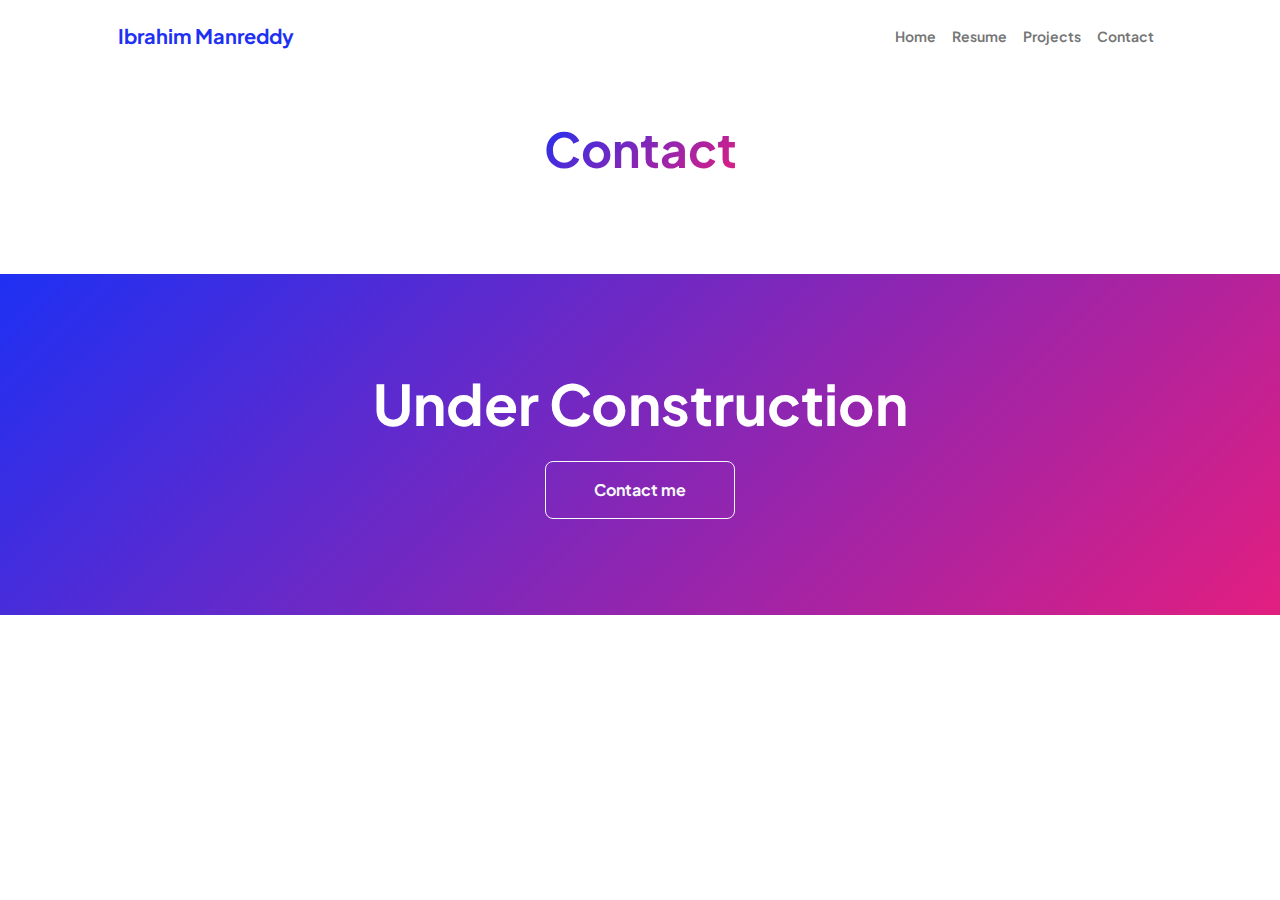
==== contact.html @ 5ebf64b3 "added construction page" ====
<!DOCTYPE html>
<html lang="en">
    <head>
        <meta charset="utf-8" />
        <meta name="viewport" content="width=device-width, initial-scale=1, shrink-to-fit=no" />
        <meta name="description" content />
        <meta name="author" content />
        <title>Contact - Ibrahim Manreddy</title>
        <!-- Favicon-->
        <link rel="icon" type="image/x-icon" href="assets/favicon.ico" />
        <!-- Custom Google font-->
        <link rel="preconnect" href="https://fonts.googleapis.com" />
        <link rel="preconnect" href="https://fonts.gstatic.com" crossorigin />
        <link href="https://fonts.googleapis.com/css2?family=Plus+Jakarta+Sans:wght@100;200;300;400;500;600;700;800;900&amp;display=swap" rel="stylesheet" />
        <!-- Bootstrap icons-->
        <link href="https://cdn.jsdelivr.net/npm/bootstrap-icons@1.8.1/font/bootstrap-icons.css" rel="stylesheet" />
        <!-- Core theme CSS (includes Bootstrap)-->
        <link href="css/styles.css" rel="stylesheet" />
    </head>
    <body class="d-flex flex-column">
        <main class="flex-shrink-0">
            <!-- Navigation-->
            <nav class="navbar navbar-expand-lg navbar-light bg-white py-3">
                <div class="container px-5">
                    <a class="navbar-brand" href="index.html"><span class="fw-bolder text-primary">Ibrahim Manreddy</span></a>
                    <button class="navbar-toggler" type="button" data-bs-toggle="collapse" data-bs-target="#navbarSupportedContent" aria-controls="navbarSupportedContent" aria-expanded="false" aria-label="Toggle navigation"><span class="navbar-toggler-icon"></span></button>
                    <div class="collapse navbar-collapse" id="navbarSupportedContent">
                        <ul class="navbar-nav ms-auto mb-2 mb-lg-0 small fw-bolder">
                            <li class="nav-item"><a class="nav-link" href="index.html">Home</a></li>
                            <li class="nav-item"><a class="nav-link" href="resume.html">Resume</a></li>
                            <li class="nav-item"><a class="nav-link" href="projects.html">Projects</a></li>
                            <li class="nav-item"><a class="nav-link" href="contact.html">Contact</a></li>
                        </ul>
                    </div>
                </div>
            </nav>
            <!-- Page content-->
            <section class="py-5">
                <div class="container px-5 mb-5">
                    <div class="text-center mb-5">
                        <h1 class="display-5 fw-bolder mb-0"><span class="text-gradient d-inline">Contact</span></h1>
                    </div>
                    <!-- <div class="row gx-5 justify-content-center">
                        <div class="col-lg-11 col-xl-9 col-xxl-8">
                        </div>
                    </div> -->
                </div>
            </section>
            <section class="py-5 bg-gradient-primary-to-secondary text-white">
                <div class="container px-5 my-5">
                    <div class="text-center">
                        <h2 class="display-4 fw-bolder mb-4">Under Construction</h2>
                        <a class="btn btn-outline-light btn-lg px-5 py-3 fs-6 fw-bolder" href="contact.html">Contact me</a>
                    </div>
                </div>
            </section>
        </main>
        <!-- Footer-->
        <footer class="bg-white py-4 mt-auto">
            <!-- <div class="container px-5">
                <div class="row align-items-center justify-content-between flex-column flex-sm-row">
                    <div class="col-auto"><div class="small m-0">Copyright &copy; Your Website 2023</div></div>
                    <div class="col-auto">
                        <a class="small" href="#!">Privacy</a>
                        <span class="mx-1">&middot;</span>
                        <a class="small" href="#!">Terms</a>
                        <span class="mx-1">&middot;</span>
                        <a class="small" href="#!">Contact</a>
                    </div>
                </div>
            </div> -->
        </footer>
        <!-- Bootstrap core JS-->
        <script src="https://cdn.jsdelivr.net/npm/bootstrap@5.2.3/dist/js/bootstrap.bundle.min.js"></script>
        <!-- Core theme JS-->
        <script src="js/scripts.js"></script>
        <!-- * * * * * * * * * * * * * * * * * * * * * * * * * * * * * * * * * * * * * * * *-->
        <!-- * *                               SB Forms JS                               * *-->
        <!-- * * Activate your form at https://startbootstrap.com/solution/contact-forms * *-->
        <!-- * * * * * * * * * * * * * * * * * * * * * * * * * * * * * * * * * * * * * * * *-->
        <script src="https://cdn.startbootstrap.com/sb-forms-latest.js"></script>
    </body>
</html>
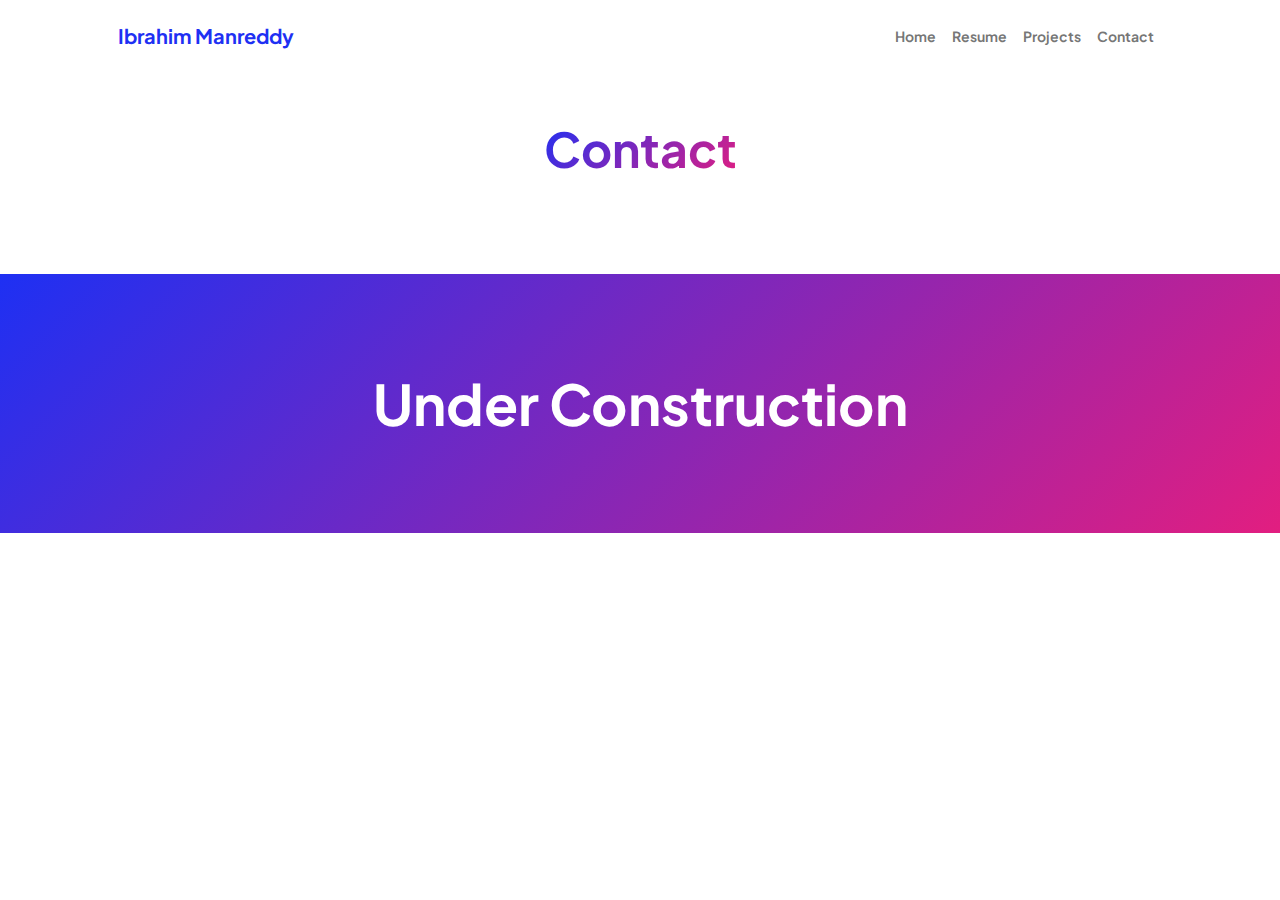
==== commit 7f0579d3: "removed contact me button  from construction page" ====
--- a/contact.html
+++ b/contact.html
@@ -40,17 +40,13 @@
                     <div class="text-center mb-5">
                         <h1 class="display-5 fw-bolder mb-0"><span class="text-gradient d-inline">Contact</span></h1>
                     </div>
-                    <!-- <div class="row gx-5 justify-content-center">
-                        <div class="col-lg-11 col-xl-9 col-xxl-8">
-                        </div>
-                    </div> -->
                 </div>
             </section>
             <section class="py-5 bg-gradient-primary-to-secondary text-white">
                 <div class="container px-5 my-5">
                     <div class="text-center">
                         <h2 class="display-4 fw-bolder mb-4">Under Construction</h2>
-                        <a class="btn btn-outline-light btn-lg px-5 py-3 fs-6 fw-bolder" href="contact.html">Contact me</a>
+                        <!-- <a class="btn btn-outline-light btn-lg px-5 py-3 fs-6 fw-bolder" href="contact.html">Contact me</a> -->
                     </div>
                 </div>
             </section>
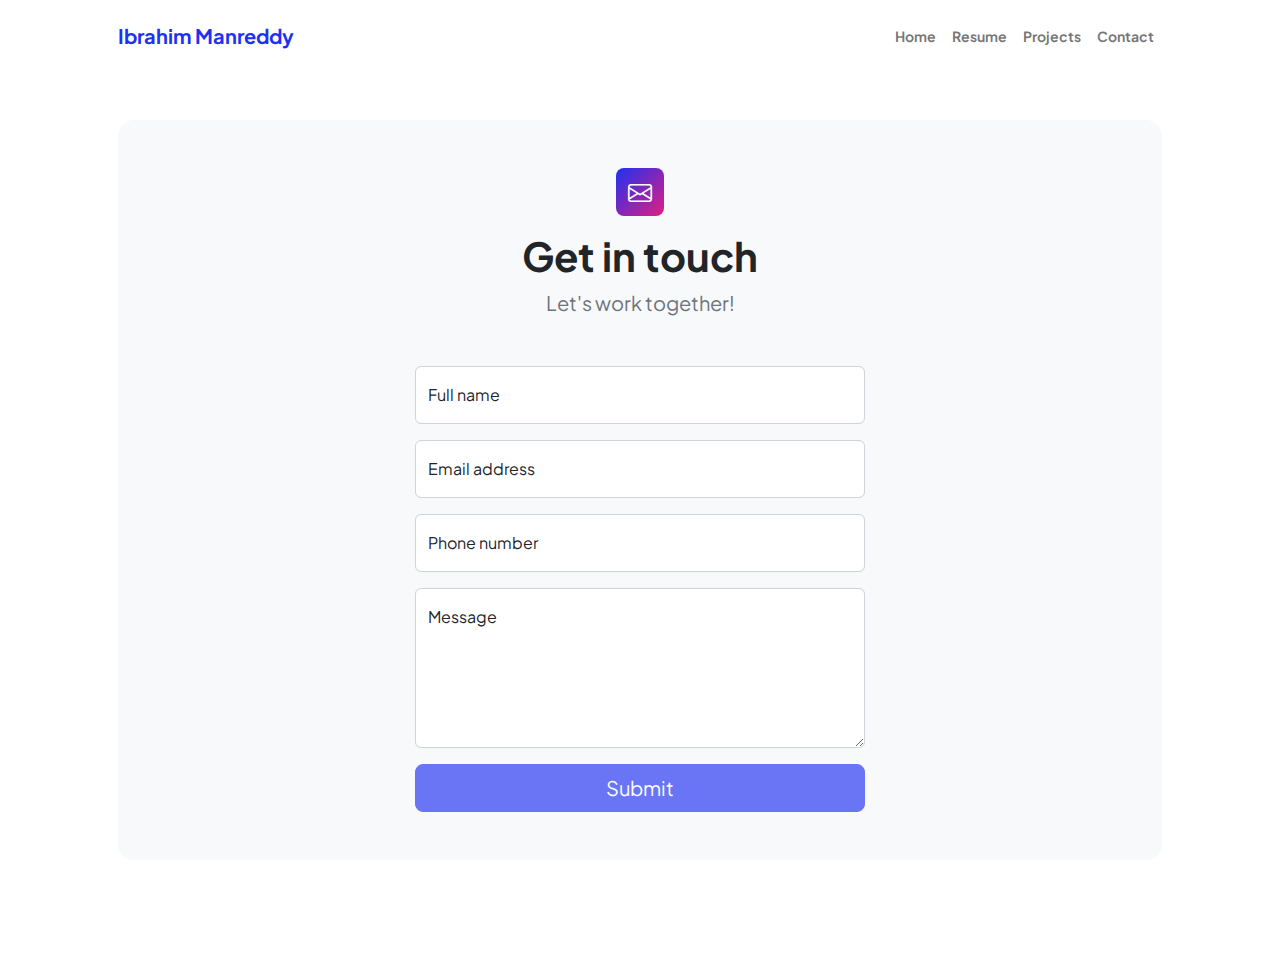
==== commit 2b8586e4: "added contact" ====
--- a/contact.html
+++ b/contact.html
@@ -36,17 +36,71 @@
             </nav>
             <!-- Page content-->
             <section class="py-5">
-                <div class="container px-5 mb-5">
-                    <div class="text-center mb-5">
-                        <h1 class="display-5 fw-bolder mb-0"><span class="text-gradient d-inline">Contact</span></h1>
-                    </div>
-                </div>
-            </section>
-            <section class="py-5 bg-gradient-primary-to-secondary text-white">
-                <div class="container px-5 my-5">
-                    <div class="text-center">
-                        <h2 class="display-4 fw-bolder mb-4">Under Construction</h2>
-                        <!-- <a class="btn btn-outline-light btn-lg px-5 py-3 fs-6 fw-bolder" href="contact.html">Contact me</a> -->
+                <div class="container px-5">
+                    <!-- Contact form-->
+                    <div class="bg-light rounded-4 py-5 px-4 px-md-5">
+                        <div class="text-center mb-5">
+                            <div class="feature bg-primary bg-gradient-primary-to-secondary text-white rounded-3 mb-3"><i class="bi bi-envelope"></i></div>
+                            <h1 class="fw-bolder">Get in touch</h1>
+                            <p class="lead fw-normal text-muted mb-0">Let's work together!</p>
+                        </div>
+                        <div class="row gx-5 justify-content-center">
+                            <div class="col-lg-8 col-xl-6">
+                                <!-- * * * * * * * * * * * * * * *-->
+                                <!-- * * SB Forms Contact Form * *-->
+                                <!-- * * * * * * * * * * * * * * *-->
+                                <!-- This form is pre-integrated with SB Forms.-->
+                                <!-- To make this form functional, sign up at-->
+                                <!-- https://startbootstrap.com/solution/contact-forms-->
+                                <!-- to get an API token!-->
+                                <form id="contactForm" data-sb-form-api-token="API_TOKEN">
+                                    <!-- Name input-->
+                                    <div class="form-floating mb-3">
+                                        <input class="form-control" id="name" type="text" placeholder="Enter your name..." data-sb-validations="required" />
+                                        <label for="name">Full name</label>
+                                        <div class="invalid-feedback" data-sb-feedback="name:required">A name is required.</div>
+                                    </div>
+                                    <!-- Email address input-->
+                                    <div class="form-floating mb-3">
+                                        <input class="form-control" id="email" type="email" placeholder="name@example.com" data-sb-validations="required,email" />
+                                        <label for="email">Email address</label>
+                                        <div class="invalid-feedback" data-sb-feedback="email:required">An email is required.</div>
+                                        <div class="invalid-feedback" data-sb-feedback="email:email">Email is not valid.</div>
+                                    </div>
+                                    <!-- Phone number input-->
+                                    <div class="form-floating mb-3">
+                                        <input class="form-control" id="phone" type="tel" placeholder="(123) 456-7890" data-sb-validations="required" />
+                                        <label for="phone">Phone number</label>
+                                        <div class="invalid-feedback" data-sb-feedback="phone:required">A phone number is required.</div>
+                                    </div>
+                                    <!-- Message input-->
+                                    <div class="form-floating mb-3">
+                                        <textarea class="form-control" id="message" type="text" placeholder="Enter your message here..." style="height: 10rem" data-sb-validations="required"></textarea>
+                                        <label for="message">Message</label>
+                                        <div class="invalid-feedback" data-sb-feedback="message:required">A message is required.</div>
+                                    </div>
+                                    <!-- Submit success message-->
+                                    <!---->
+                                    <!-- This is what your users will see when the form-->
+                                    <!-- has successfully submitted-->
+                                    <div class="d-none" id="submitSuccessMessage">
+                                        <div class="text-center mb-3">
+                                            <div class="fw-bolder">Form submission successful!</div>
+                                            To activate this form, sign up at
+                                            <br />
+                                            <a href="https://startbootstrap.com/solution/contact-forms">https://startbootstrap.com/solution/contact-forms</a>
+                                        </div>
+                                    </div>
+                                    <!-- Submit error message-->
+                                    <!---->
+                                    <!-- This is what your users will see when there is-->
+                                    <!-- an error submitting the form-->
+                                    <div class="d-none" id="submitErrorMessage"><div class="text-center text-danger mb-3">Error sending message!</div></div>
+                                    <!-- Submit Button-->
+                                    <div class="d-grid"><button class="btn btn-primary btn-lg disabled" id="submitButton" type="submit">Submit</button></div>
+                                </form>
+                            </div>
+                        </div>
                     </div>
                 </div>
             </section>
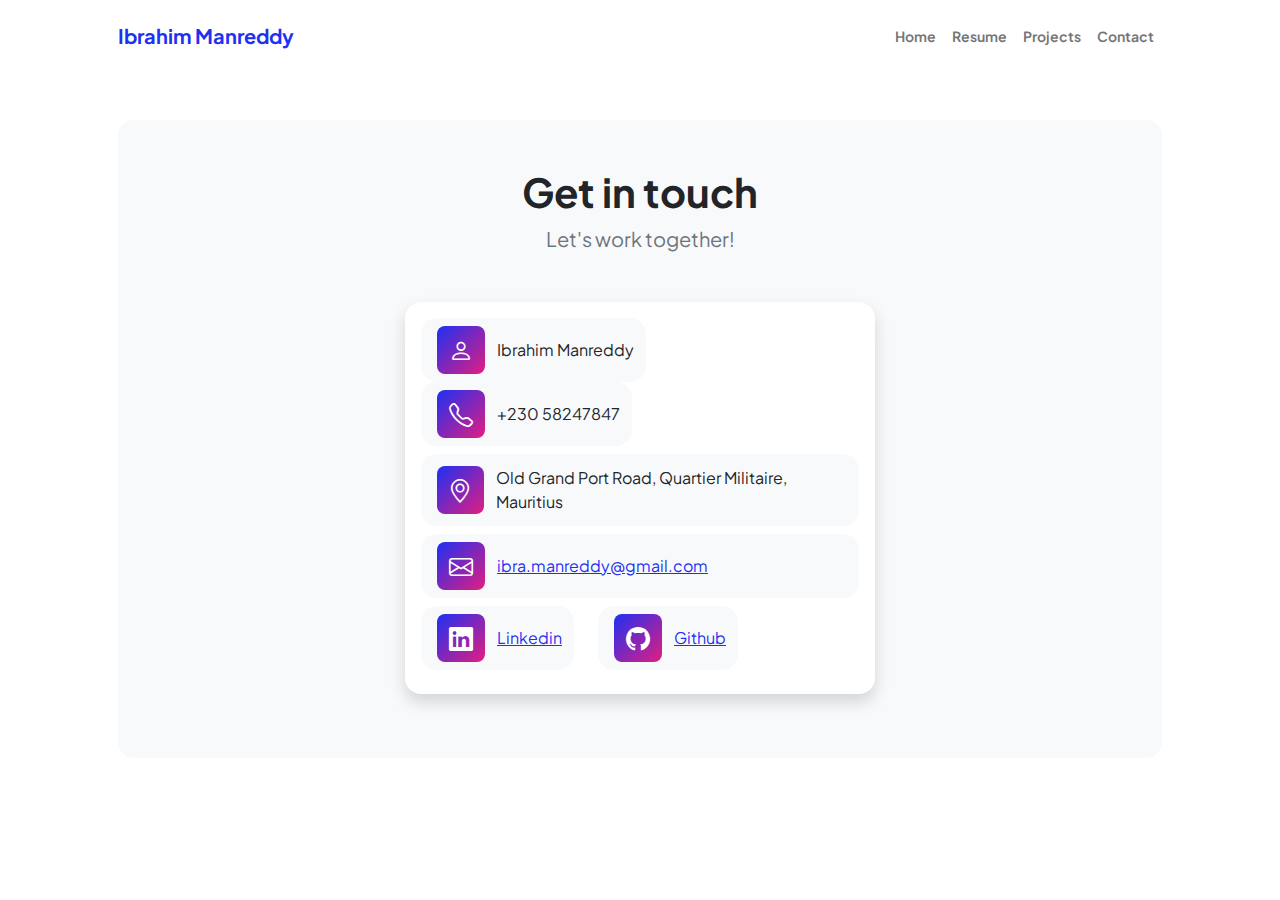
==== commit 59c8ce2b: "updated contact page" ====
--- a/contact.html
+++ b/contact.html
@@ -37,68 +37,87 @@
             <!-- Page content-->
             <section class="py-5">
                 <div class="container px-5">
-                    <!-- Contact form-->
                     <div class="bg-light rounded-4 py-5 px-4 px-md-5">
                         <div class="text-center mb-5">
-                            <div class="feature bg-primary bg-gradient-primary-to-secondary text-white rounded-3 mb-3"><i class="bi bi-envelope"></i></div>
                             <h1 class="fw-bolder">Get in touch</h1>
                             <p class="lead fw-normal text-muted mb-0">Let's work together!</p>
                         </div>
-                        <div class="row gx-5 justify-content-center">
-                            <div class="col-lg-8 col-xl-6">
-                                <!-- * * * * * * * * * * * * * * *-->
-                                <!-- * * SB Forms Contact Form * *-->
-                                <!-- * * * * * * * * * * * * * * *-->
-                                <!-- This form is pre-integrated with SB Forms.-->
-                                <!-- To make this form functional, sign up at-->
-                                <!-- https://startbootstrap.com/solution/contact-forms-->
-                                <!-- to get an API token!-->
-                                <form id="contactForm" data-sb-form-api-token="API_TOKEN">
-                                    <!-- Name input-->
-                                    <div class="form-floating mb-3">
-                                        <input class="form-control" id="name" type="text" placeholder="Enter your name..." data-sb-validations="required" />
-                                        <label for="name">Full name</label>
-                                        <div class="invalid-feedback" data-sb-feedback="name:required">A name is required.</div>
-                                    </div>
-                                    <!-- Email address input-->
-                                    <div class="form-floating mb-3">
-                                        <input class="form-control" id="email" type="email" placeholder="name@example.com" data-sb-validations="required,email" />
-                                        <label for="email">Email address</label>
-                                        <div class="invalid-feedback" data-sb-feedback="email:required">An email is required.</div>
-                                        <div class="invalid-feedback" data-sb-feedback="email:email">Email is not valid.</div>
-                                    </div>
-                                    <!-- Phone number input-->
-                                    <div class="form-floating mb-3">
-                                        <input class="form-control" id="phone" type="tel" placeholder="(123) 456-7890" data-sb-validations="required" />
-                                        <label for="phone">Phone number</label>
-                                        <div class="invalid-feedback" data-sb-feedback="phone:required">A phone number is required.</div>
-                                    </div>
-                                    <!-- Message input-->
-                                    <div class="form-floating mb-3">
-                                        <textarea class="form-control" id="message" type="text" placeholder="Enter your message here..." style="height: 10rem" data-sb-validations="required"></textarea>
-                                        <label for="message">Message</label>
-                                        <div class="invalid-feedback" data-sb-feedback="message:required">A message is required.</div>
-                                    </div>
-                                    <!-- Submit success message-->
-                                    <!---->
-                                    <!-- This is what your users will see when the form-->
-                                    <!-- has successfully submitted-->
-                                    <div class="d-none" id="submitSuccessMessage">
-                                        <div class="text-center mb-3">
-                                            <div class="fw-bolder">Form submission successful!</div>
-                                            To activate this form, sign up at
-                                            <br />
-                                            <a href="https://startbootstrap.com/solution/contact-forms">https://startbootstrap.com/solution/contact-forms</a>
+                        <div class="row gx-2 justify-content-center">
+                            <div class="col-lg-4 col-xl-6">
+                                <div class="card shadow border-0 rounded-4 mb-3">
+                                    <div class="card-body">
+                                        <div class="row row-cols-1 row-cols-md-auto mb-2">
+                                            <div class="col mb-2 mb-md-0">
+                                                <div class="d-flex bg-light rounded-4 p-2 h-100">
+                                                    <div class="feature bg-primary bg-gradient-primary-to-secondary text-white rounded-3 ms-md-2 me-md-2">
+                                                        <i class="bi bi-person"></i>
+                                                    </div>
+                                                    <div class="d-flex align-items-center bg-light rounded-4 p-1 h-100">
+                                                        <div>Ibrahim Manreddy</div>
+                                                    </div>
+                                                </div>
+                                            </div>
+                                            <div class="col mb-4 mb-md-0">
+                                                <div class="d-flex align-items-center bg-light rounded-4 p-2 h-100">
+                                                    <div class="feature bg-primary bg-gradient-primary-to-secondary text-white rounded-3 ms-md-2 me-md-2">
+                                                        <i class="bi bi-telephone"></i>
+                                                    </div>
+                                                    <div class="d-flex align-items-center bg-light rounded-4 p-1 h-100">
+                                                        <div>+230 58247847</div>
+                                                    </div>
+                                                </div>
+                                            </div>
+                                        </div>
+
+                                        <div class="row row-cols-1 row-cols-md-1 mb-2">
+                                            <div class="col mb-2 mb-md-0">
+                                                <div class="d-flex align-items-center bg-light rounded-4 p-2 h-100">
+                                                    <div class="feature bg-primary bg-gradient-primary-to-secondary text-white rounded-3 ms-md-2 me-md-2">
+                                                        <i class="bi bi-geo-alt"></i>
+                                                    </div>
+                                                    <div class="d-flex align-items-center bg-light rounded-4 p-1 h-100">
+                                                        <div>Old Grand Port Road, Quartier Militaire, Mauritius</div>
+                                                    </div>
+                                                </div>
+                                            </div>
+                                        </div>
+                                        <div class="row row-cols-1 row-cols-md-1 mb-2">
+                                            <div class="col mb-2 mb-md-0">
+                                                <div class="d-flex align-items-center bg-light rounded-4 p-2 h-100">
+                                                    <div class="feature bg-primary bg-gradient-primary-to-secondary text-white rounded-3 ms-md-2 me-md-2">
+                                                        <i class="bi bi-envelope"></i>
+                                                    </div>
+                                                    <div class="d-flex align-items-center bg-light rounded-4 p-1 h-100">
+                                                        <div><a href="mailto:ibra.manreddy@gmail.com">ibra.manreddy@gmail.com</a></div>
+                                                    </div>
+                                                </div>
+                                            </div>
+                                        </div>
+
+                                        <div class="row row-cols-2 row-cols-md-auto mb-2">
+                                            <div class="col mb-2 mb-md-0">
+                                                <div class="d-flex align-items-center bg-light rounded-4 p-2 h-100">
+                                                    <div class="feature bg-primary bg-gradient-primary-to-secondary text-white rounded-3 ms-md-2 me-md-2">
+                                                        <i class="bi bi-linkedin"></i>
+                                                    </div>
+                                                    <div class="d-flex align-items-center bg-light rounded-4 p-1 h-100">
+                                                        <div><a href="https://www.linkedin.com/in/ibrahim-siddick-ahmad-manreddy-6a682565" target="_blank">Linkedin</a></div>
+                                                    </div>
+                                                </div>
+                                            </div>
+                                            <div class="col mb-2 mb-md-0">
+                                                <div class="d-flex align-items-center bg-light rounded-4 p-2 h-100">
+                                                    <div class="feature bg-primary bg-gradient-primary-to-secondary text-white rounded-3 ms-md-2 me-md-2">
+                                                        <i class="bi bi-github"></i>
+                                                    </div>
+                                                    <div class="d-flex align-items-center bg-light rounded-4 p-1 h-100">
+                                                        <div><a href="https://github.com/manreddy" target="_blank">Github</a></div>
+                                                    </div>
+                                                </div>
+                                            </div>
                                         </div>
                                     </div>
-                                    <!-- Submit error message-->
-                                    <!---->
-                                    <!-- This is what your users will see when there is-->
-                                    <!-- an error submitting the form-->
-                                    <div class="d-none" id="submitErrorMessage"><div class="text-center text-danger mb-3">Error sending message!</div></div>
-                                    <!-- Submit Button-->
-                                    <div class="d-grid"><button class="btn btn-primary btn-lg disabled" id="submitButton" type="submit">Submit</button></div>
-                                </form>
+                                </div>
                             </div>
                         </div>
                     </div>
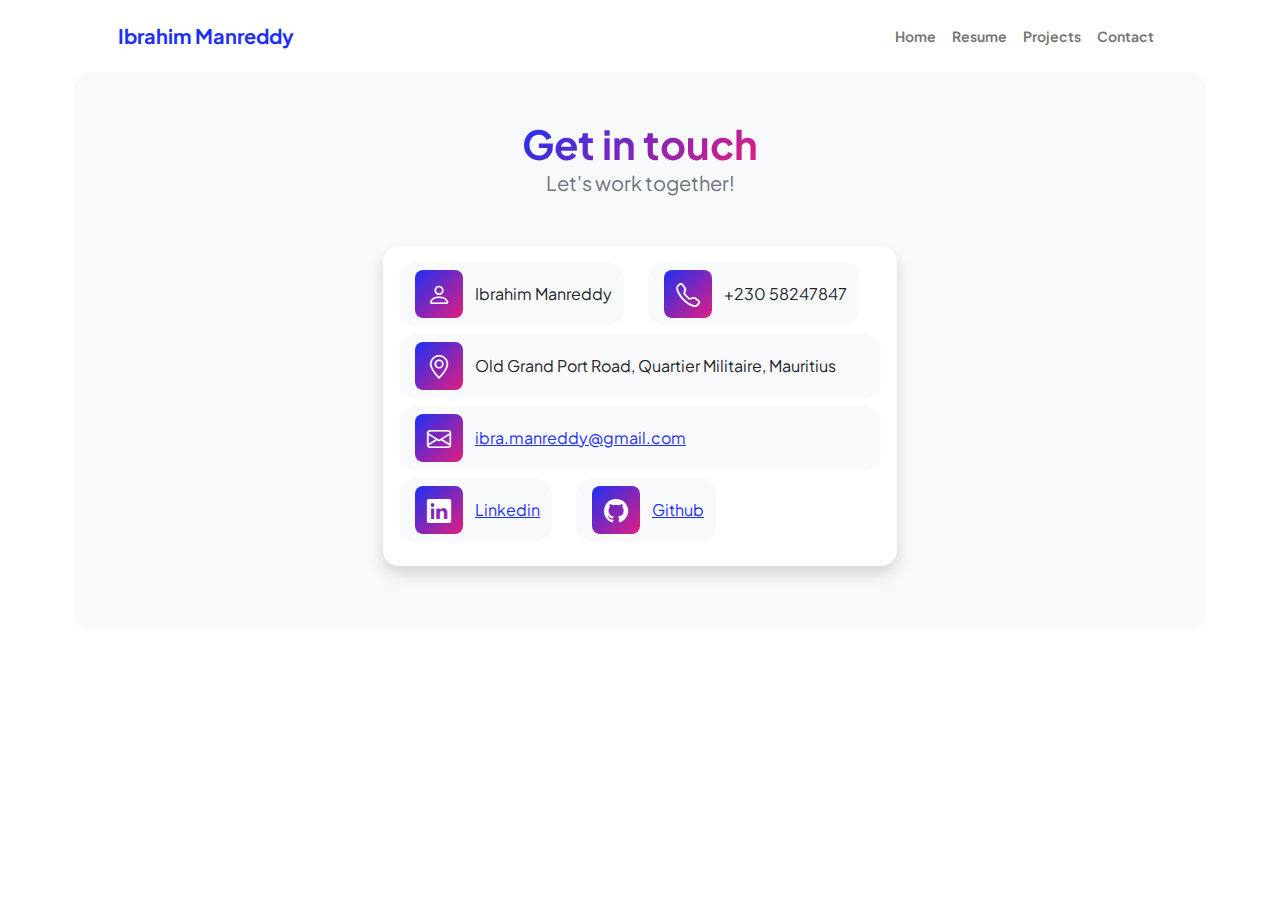
==== commit 3475cffb: "added variables to js" ====
--- a/contact.html
+++ b/contact.html
@@ -35,11 +35,14 @@
                 </div>
             </nav>
             <!-- Page content-->
-            <section class="py-5">
-                <div class="container px-5">
+            <section>
+                <div class="container px-1">
                     <div class="bg-light rounded-4 py-5 px-4 px-md-5">
                         <div class="text-center mb-5">
-                            <h1 class="fw-bolder">Get in touch</h1>
+                            <h1 class="fw-bolder mb-0">
+                                <span class="text-gradient d-inline">
+                                    Get in touch
+                                </span></h1>
                             <p class="lead fw-normal text-muted mb-0">Let's work together!</p>
                         </div>
                         <div class="row gx-2 justify-content-center">
@@ -53,7 +56,7 @@
                                                         <i class="bi bi-person"></i>
                                                     </div>
                                                     <div class="d-flex align-items-center bg-light rounded-4 p-1 h-100">
-                                                        <div>Ibrahim Manreddy</div>
+                                                        <div id="name"></div>
                                                     </div>
                                                 </div>
                                             </div>
@@ -63,7 +66,7 @@
                                                         <i class="bi bi-telephone"></i>
                                                     </div>
                                                     <div class="d-flex align-items-center bg-light rounded-4 p-1 h-100">
-                                                        <div>+230 58247847</div>
+                                                        <div id="phone"></div>
                                                     </div>
                                                 </div>
                                             </div>
@@ -76,7 +79,7 @@
                                                         <i class="bi bi-geo-alt"></i>
                                                     </div>
                                                     <div class="d-flex align-items-center bg-light rounded-4 p-1 h-100">
-                                                        <div>Old Grand Port Road, Quartier Militaire, Mauritius</div>
+                                                        <div id="myAddress"></div>
                                                     </div>
                                                 </div>
                                             </div>
@@ -88,7 +91,7 @@
                                                         <i class="bi bi-envelope"></i>
                                                     </div>
                                                     <div class="d-flex align-items-center bg-light rounded-4 p-1 h-100">
-                                                        <div><a href="mailto:ibra.manreddy@gmail.com">ibra.manreddy@gmail.com</a></div>
+                                                        <div><a id="email"></a></div>
                                                     </div>
                                                 </div>
                                             </div>
@@ -101,7 +104,8 @@
                                                         <i class="bi bi-linkedin"></i>
                                                     </div>
                                                     <div class="d-flex align-items-center bg-light rounded-4 p-1 h-100">
-                                                        <div><a href="https://www.linkedin.com/in/ibrahim-siddick-ahmad-manreddy-6a682565" target="_blank">Linkedin</a></div>
+                                                        <div>
+                                                            <a id="linkedin"></a></div>
                                                     </div>
                                                 </div>
                                             </div>
@@ -111,7 +115,7 @@
                                                         <i class="bi bi-github"></i>
                                                     </div>
                                                     <div class="d-flex align-items-center bg-light rounded-4 p-1 h-100">
-                                                        <div><a href="https://github.com/manreddy" target="_blank">Github</a></div>
+                                                        <div><a id="github"></a></div>
                                                     </div>
                                                 </div>
                                             </div>
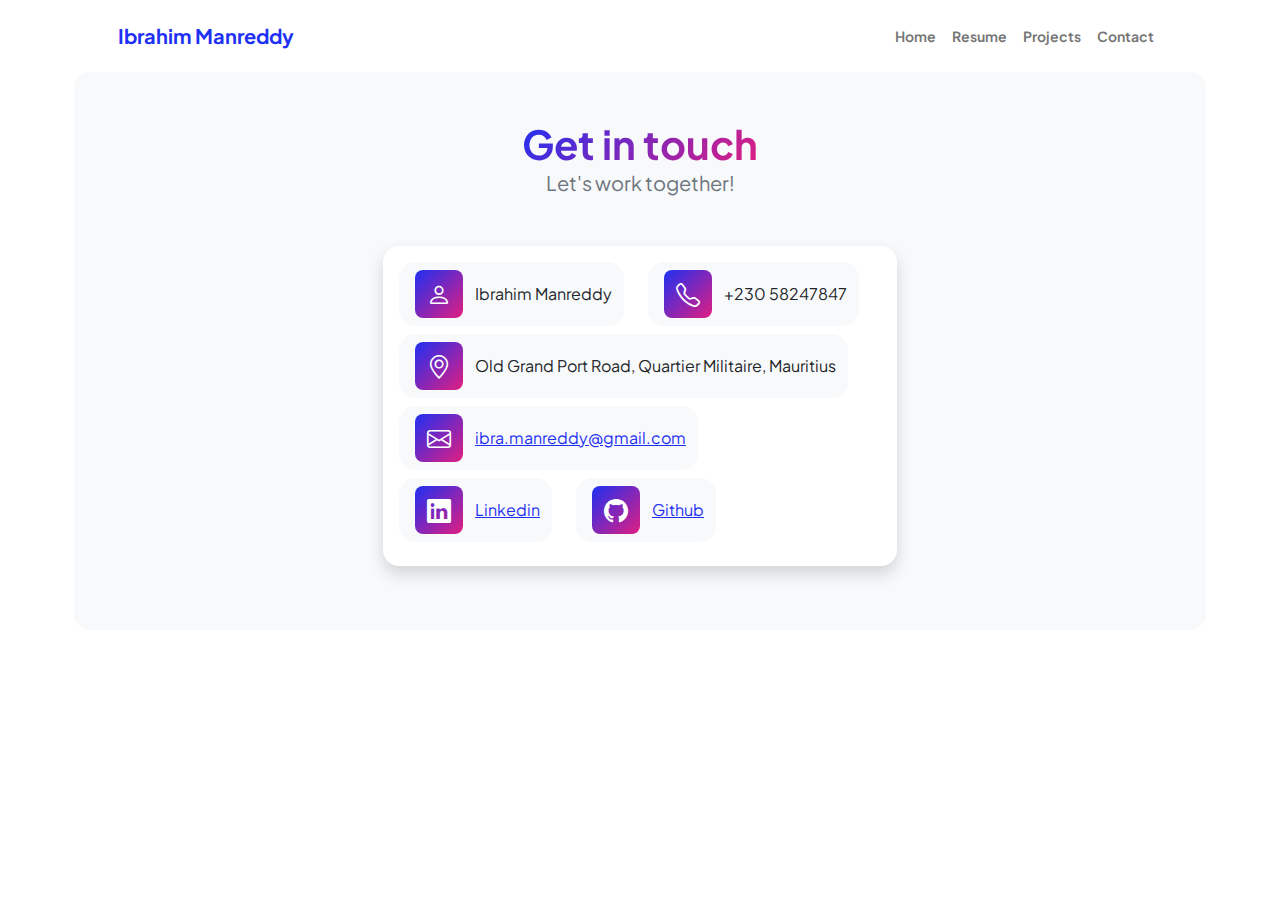
==== commit cb041ded: "fix contact spacing" ====
--- a/contact.html
+++ b/contact.html
@@ -71,8 +71,7 @@
                                                 </div>
                                             </div>
                                         </div>
-
-                                        <div class="row row-cols-1 row-cols-md-1 mb-2">
+                                        <div class="row row-cols-1 row-cols-md-auto mb-2">
                                             <div class="col mb-2 mb-md-0">
                                                 <div class="d-flex align-items-center bg-light rounded-4 p-2 h-100">
                                                     <div class="feature bg-primary bg-gradient-primary-to-secondary text-white rounded-3 ms-md-2 me-md-2">
@@ -84,7 +83,7 @@
                                                 </div>
                                             </div>
                                         </div>
-                                        <div class="row row-cols-1 row-cols-md-1 mb-2">
+                                        <div class="row row-cols-1 row-cols-md-auto mb-2">
                                             <div class="col mb-2 mb-md-0">
                                                 <div class="d-flex align-items-center bg-light rounded-4 p-2 h-100">
                                                     <div class="feature bg-primary bg-gradient-primary-to-secondary text-white rounded-3 ms-md-2 me-md-2">
@@ -96,8 +95,7 @@
                                                 </div>
                                             </div>
                                         </div>
-
-                                        <div class="row row-cols-2 row-cols-md-auto mb-2">
+                                        <div class="row row-cols-1 row-cols-md-auto mb-2">
                                             <div class="col mb-2 mb-md-0">
                                                 <div class="d-flex align-items-center bg-light rounded-4 p-2 h-100">
                                                     <div class="feature bg-primary bg-gradient-primary-to-secondary text-white rounded-3 ms-md-2 me-md-2">
@@ -130,27 +128,11 @@
         </main>
         <!-- Footer-->
         <footer class="bg-white py-4 mt-auto">
-            <!-- <div class="container px-5">
-                <div class="row align-items-center justify-content-between flex-column flex-sm-row">
-                    <div class="col-auto"><div class="small m-0">Copyright &copy; Your Website 2023</div></div>
-                    <div class="col-auto">
-                        <a class="small" href="#!">Privacy</a>
-                        <span class="mx-1">&middot;</span>
-                        <a class="small" href="#!">Terms</a>
-                        <span class="mx-1">&middot;</span>
-                        <a class="small" href="#!">Contact</a>
-                    </div>
-                </div>
-            </div> -->
         </footer>
         <!-- Bootstrap core JS-->
         <script src="https://cdn.jsdelivr.net/npm/bootstrap@5.2.3/dist/js/bootstrap.bundle.min.js"></script>
         <!-- Core theme JS-->
         <script src="js/scripts.js"></script>
-        <!-- * * * * * * * * * * * * * * * * * * * * * * * * * * * * * * * * * * * * * * * *-->
-        <!-- * *                               SB Forms JS                               * *-->
-        <!-- * * Activate your form at https://startbootstrap.com/solution/contact-forms * *-->
-        <!-- * * * * * * * * * * * * * * * * * * * * * * * * * * * * * * * * * * * * * * * *-->
         <script src="https://cdn.startbootstrap.com/sb-forms-latest.js"></script>
     </body>
 </html>
